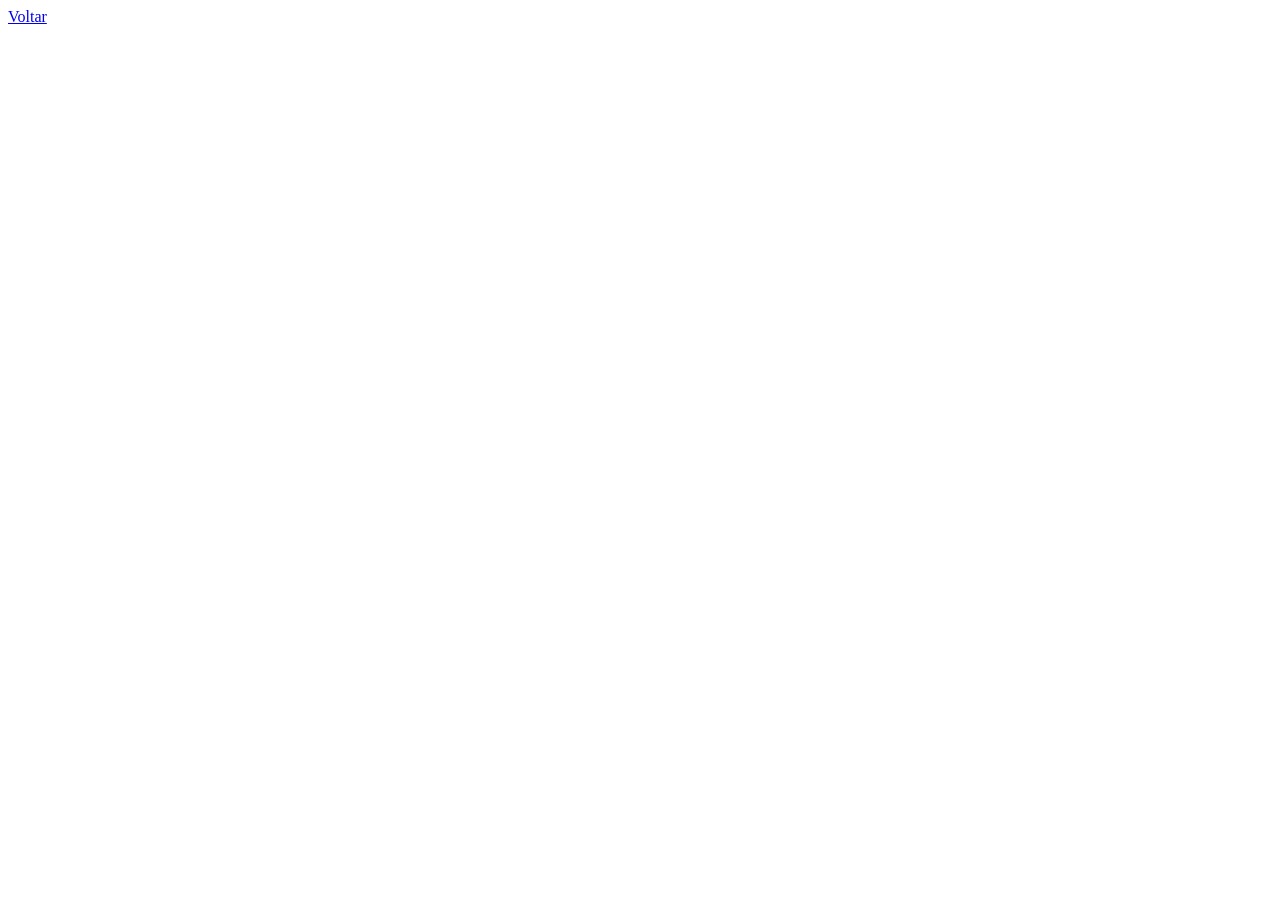
==== pages/imc.html @ b5f7fd0d "criado conteudo dentro das paginas" ====
<!DOCTYPE html>
<html lang="pt-BR">
<head>
    <meta charset="UTF-8">
    <meta name="viewport" content="width=device-width, initial-scale=1.0">
    <title>Fitlife | IMC</title>
</head>
<body>
    
    <a href="../index.html">Voltar</a>

</body>
</html>
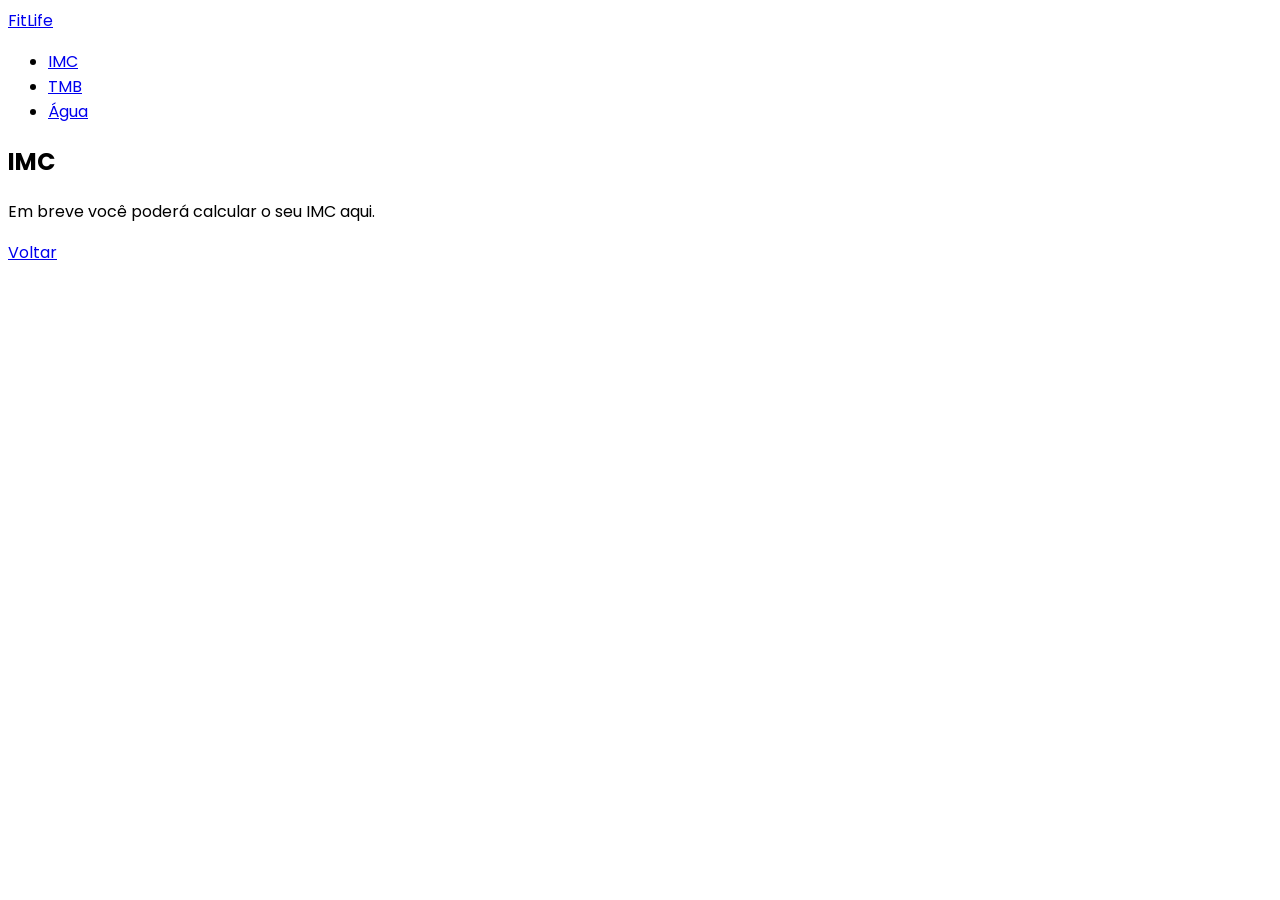
==== commit be1dbabf: "adicionado HTML semantico no projeto" ====
--- a/pages/imc.html
+++ b/pages/imc.html
@@ -3,11 +3,38 @@
 <head>
     <meta charset="UTF-8">
     <meta name="viewport" content="width=device-width, initial-scale=1.0">
+    <link rel="preconnect" href="https://fonts.googleapis.com">
+    <link rel="preconnect" href="https://fonts.gstatic.com" crossorigin>
+    <link href="https://fonts.googleapis.com/css2?family=Poppins:ital,wght@0,100;0,200;0,300;0,400;0,500;0,600;0,700;0,800;0,900;1,100;1,200;1,300;1,400;1,500;1,600;1,700;1,800;1,900&display=swap" rel="stylesheet">
     <title>Fitlife | IMC</title>
 </head>
-<body>
+<body style="font-family: Poppins;">
     
-    <a href="../index.html">Voltar</a>
+    <nav>
+
+        <a href="../index.html">FitLife</a>
+
+        <ul>
+            <li><a href="imc.html">IMC</a></li>
+            <li><a href="tmb.html">TMB</a></li>
+            <li><a href="water.html">Água</a></li>
+
+        </ul>
+
+    </nav>
+
+
+    <main>
+        <section>
+            <header>
+                <h1>IMC</h1>
+                <p>Em breve você poderá calcular o seu IMC aqui.</p>
+            </header>
+
+            <a href="../index.html">Voltar</a>
+        </section>
+    </main>
+
 
 </body>
 </html>
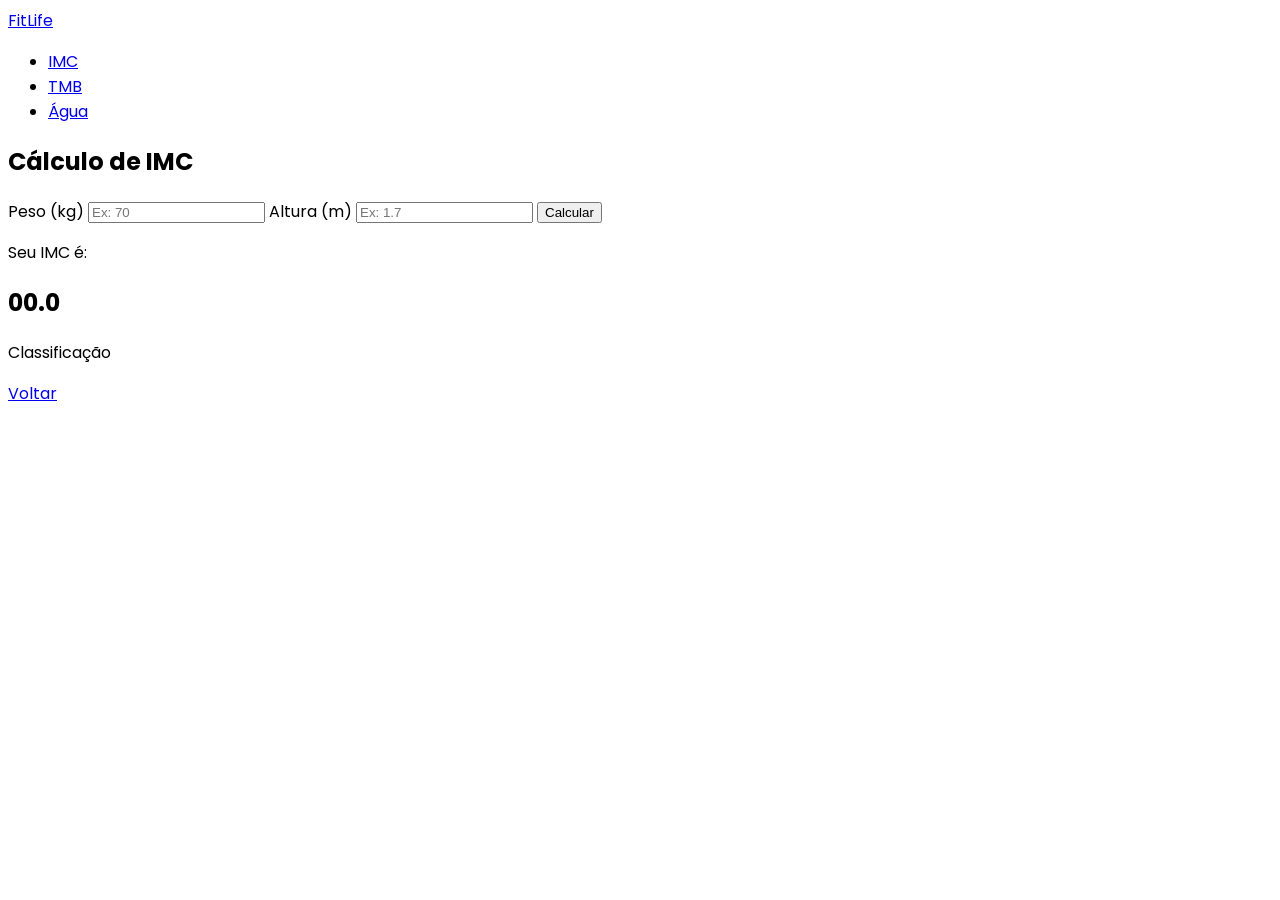
==== commit e0713c06: "adicionado formularios" ====
--- a/pages/imc.html
+++ b/pages/imc.html
@@ -26,10 +26,28 @@
 
     <main>
         <section>
-            <header>
-                <h1>IMC</h1>
-                <p>Em breve você poderá calcular o seu IMC aqui.</p>
-            </header>
+            
+            <h1>Cálculo de IMC</h1>
+
+            <form>
+
+                <label for="weight">Peso (kg)</label>
+                <input type="number" id="weight" placeholder="Ex: 70" required>
+                
+                <label for="height">Altura (m)</label>
+                <input type="number" id="height" placeholder="Ex: 1.7" required
+                step="any"
+                >
+
+                <button type="submit">Calcular</button>
+
+            </form>
+
+            <div>
+                <p>Seu IMC é:</p>
+                <h2>00.0</h2>
+                <p>Classificação</p>
+            </div>
 
             <a href="../index.html">Voltar</a>
         </section>
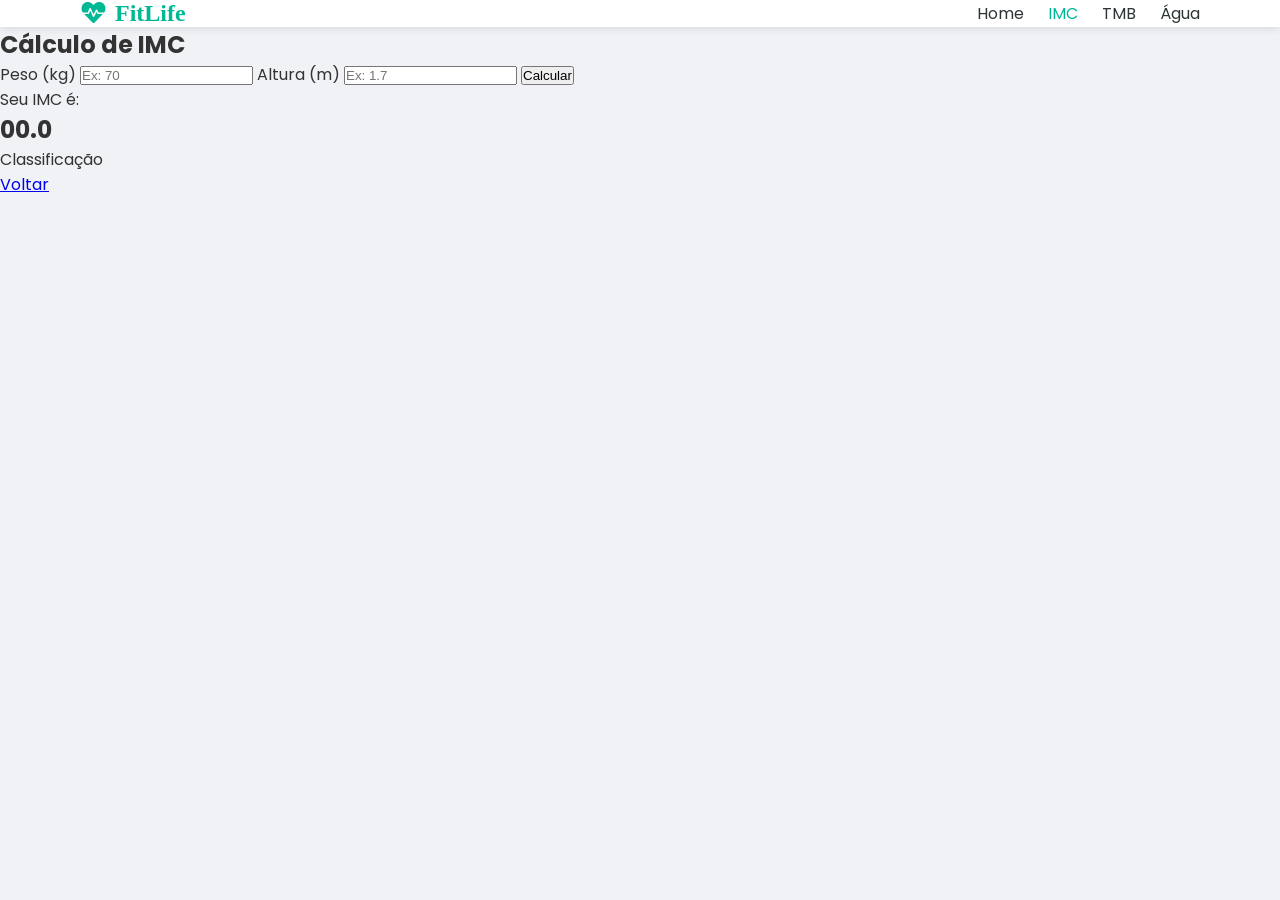
==== commit 68223d61: "adicionando css" ====
--- a/pages/imc.html
+++ b/pages/imc.html
@@ -5,19 +5,23 @@
     <meta name="viewport" content="width=device-width, initial-scale=1.0">
     <link rel="preconnect" href="https://fonts.googleapis.com">
     <link rel="preconnect" href="https://fonts.gstatic.com" crossorigin>
+    <link rel="stylesheet" href="../css/style.css">
     <link href="https://fonts.googleapis.com/css2?family=Poppins:ital,wght@0,100;0,200;0,300;0,400;0,500;0,600;0,700;0,800;0,900;1,100;1,200;1,300;1,400;1,500;1,600;1,700;1,800;1,900&display=swap" rel="stylesheet">
+    <link   rel="stylesheet"   href="https://cdnjs.cloudflare.com/ajax/libs/font-awesome/6.0.0/css/all.min.css" />
     <title>Fitlife | IMC</title>
 </head>
 <body style="font-family: Poppins;">
     
     <nav>
 
-        <a href="../index.html">FitLife</a>
+        <a class="logo" href="../index.html">
+            <i class="fas fa-heartbeat"></i>FitLife</a>
 
-        <ul>
-            <li><a href="imc.html">IMC</a></li>
-            <li><a href="tmb.html">TMB</a></li>
-            <li><a href="water.html">Água</a></li>
+        <ul class="nav-links">
+           <li><a class="nav-link" href="../index.html">Home</a></li>
+            <li><a class="nav-link" id="nav-active" href="imc.html">IMC</a></li>
+            <li><a class="nav-link" href="tmb.html">TMB</a></li>
+            <li><a class="nav-link" href="water.html">Água</a></li>
 
         </ul>
 
--- a/css/style.css
+++ b/css/style.css
@@ -0,0 +1,46 @@
+* {
+    margin: 0;
+    padding: 0;
+    box-sizing: border-box;
+}
+
+body {
+    font-family: 'Poppins', sans-seriff;
+    background-color: #f0f2f5;
+    color:  #333
+}
+
+nav {
+    display: flex;
+    justify-content: space-between;
+    align-items: center;
+    background-color: #ffff;
+    padding: 0 80px;
+    box-shadow: 0 2px 8px rgba(0 , 0, 0, 0.1);
+}
+
+.logo {
+    display: flex;
+    algin-items: center;
+    gap: 8px;
+    font-size: 24px;
+    color: #00b894;
+    text-decoration: none;
+    font-weight: 600;
+}
+
+.nav-links {
+    display: flex;
+    list-style: none;
+    gap: 24px;
+}
+.nav-link {
+    text-decoration: none;
+    color: #2d3436;
+    front-size: 16px;
+}
+
+#nav-active {
+    border-botton: 3px solid  #00b894;
+    color: #00b894;
+}
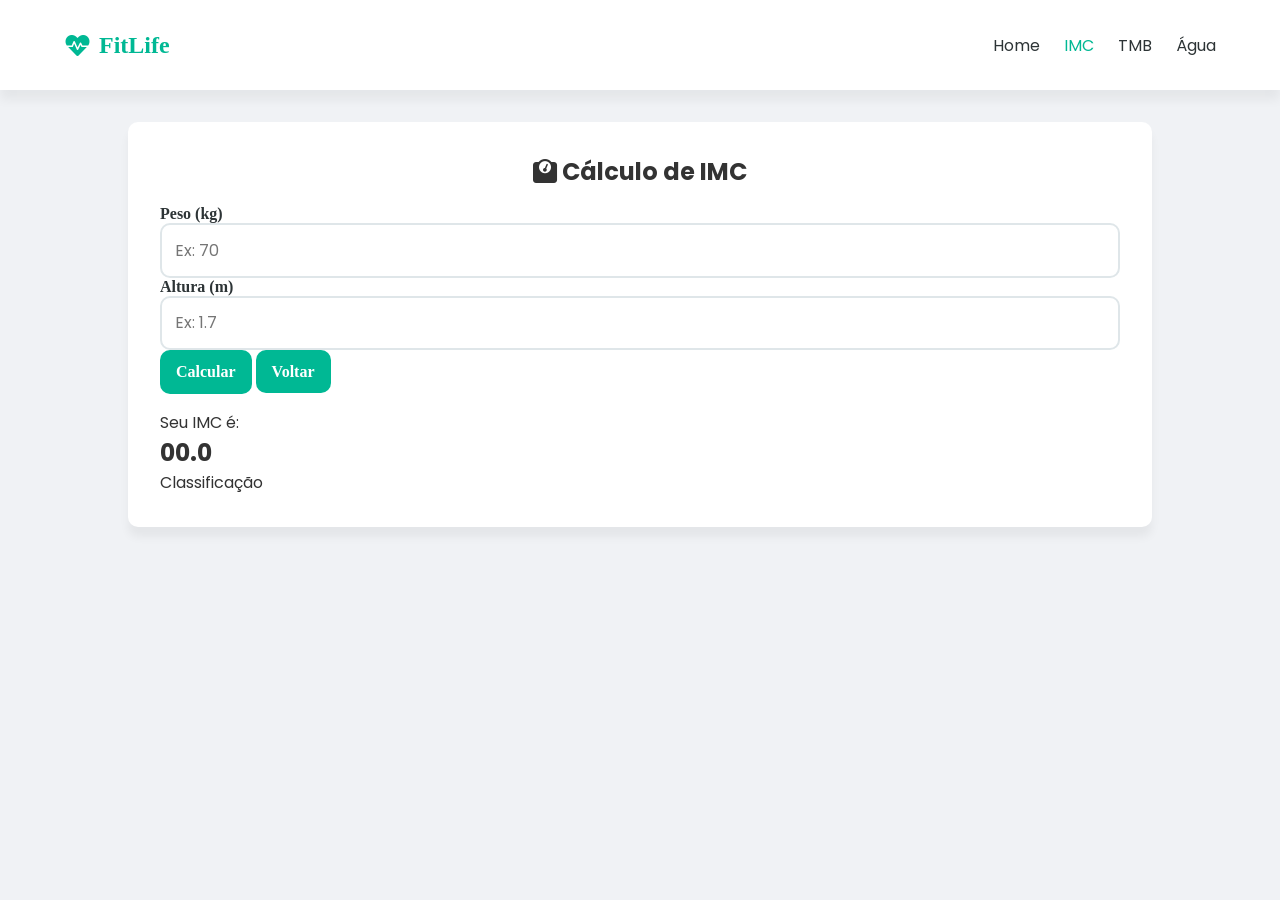
==== commit 1ced5de0: "adicionando responsividade" ====
--- a/pages/imc.html
+++ b/pages/imc.html
@@ -12,13 +12,12 @@
 </head>
 <body style="font-family: Poppins;">
     
-    <nav>
+   <nav>
 
-        <a class="logo" href="../index.html">
-            <i class="fas fa-heartbeat"></i>FitLife</a>
+        <a class="logo" href="index.html"><i class="fas fa-heartbeat"></i>FitLife</a>
 
         <ul class="nav-links">
-           <li><a class="nav-link" href="../index.html">Home</a></li>
+            <li><a class="nav-link" href="../index.html">Home</a></li>
             <li><a class="nav-link" id="nav-active" href="imc.html">IMC</a></li>
             <li><a class="nav-link" href="tmb.html">TMB</a></li>
             <li><a class="nav-link" href="water.html">Água</a></li>
@@ -29,22 +28,29 @@
 
 
     <main>
-        <section>
+        <section class="tool-container">
             
-            <h1>Cálculo de IMC</h1>
-
+            <div class="tool-container-title">
+                <h2> <i class="fas fa-weight"></i> Cálculo de IMC</h2>
+            </div>
+           
             <form>
 
-                <label for="weight">Peso (kg)</label>
-                <input type="number" id="weight" placeholder="Ex: 70" required>
+                <div class="form-group">
+                    <label for="weight">Peso (kg)</label>
+                    <input type="number" id="weight" placeholder="Ex: 70" required>
+                </div>
                 
-                <label for="height">Altura (m)</label>
-                <input type="number" id="height" placeholder="Ex: 1.7" required
+                <div class="form-group">
+                    <label for="height">Altura (m)</label>
+                    <input type="number" id="height" placeholder="Ex: 1.7" required
                 step="any"
                 >
+                
+            </div>
 
-                <button type="submit">Calcular</button>
-
+                <button class="action-btn" type="submit">Calcular</button>
+                <a class="action-btn" href="../index.html">Voltar</a>
             </form>
 
             <div>
@@ -53,7 +59,7 @@
                 <p>Classificação</p>
             </div>
 
-            <a href="../index.html">Voltar</a>
+
         </section>
     </main>
 
--- a/css/style.css
+++ b/css/style.css
@@ -1,3 +1,19 @@
+:root {
+    --primary-color: #00b894;
+    --primary-dark: #019477;
+    --secondary-color: #2d3436;
+    --background-color: #f0f2f5;
+    --card-color: #ffffff;
+    --text-color: #333333;
+    --muted-color: #636e72;
+    --danger-color: #d63031;
+    --water-color: #0984e3;
+    --border-color: #dfe6e9;
+
+    --shadow-md: 0 10px 10px rgba(0, 0, 0, 0.05);
+}
+
+
 * {
     margin: 0;
     padding: 0;
@@ -5,26 +21,28 @@
 }
 
 body {
-    font-family: 'Poppins', sans-seriff;
-    background-color: #f0f2f5;
-    color:  #333
+    font-family: 'Poppins', sans-serif;
+    background-color: var(--background-color);
+    color: var(--text-color);
 }
 
 nav {
     display: flex;
     justify-content: space-between;
     align-items: center;
-    background-color: #ffff;
-    padding: 0 80px;
-    box-shadow: 0 2px 8px rgba(0 , 0, 0, 0.1);
+    
+    height: 10vh;
+    background-color: var(--card-color);
+    padding: 0 5%;
+    box-shadow: var(--shadow-md);
 }
 
 .logo {
     display: flex;
-    algin-items: center;
-    gap: 8px;
-    font-size: 24px;
-    color: #00b894;
+    align-items: center;
+    gap: 0.5rem;
+    font-size: 1.5rem;
+    color: var(--primary-color);
     text-decoration: none;
     font-weight: 600;
 }
@@ -32,15 +50,128 @@
 .nav-links {
     display: flex;
     list-style: none;
-    gap: 24px;
+    gap: 1.5rem;
 }
 .nav-link {
     text-decoration: none;
-    color: #2d3436;
-    front-size: 16px;
+    color: var(--secondary-color);
+    front-size: 1rem;
+}
+
+.nav-link:hover {
+    color: var(--primary-color);
 }
 
 #nav-active {
-    border-botton: 3px solid  #00b894;
-    color: #00b894;
+    border-botton: 3px  var(--primary-color) solid;
+    color: var(--primary-color);
 }
+
+.header-container {
+    text-align: center;
+    padding: 2.5rem 0;
+}
+
+.header-container h1 {
+    font-size: 2.5rem;
+}
+
+.header-container span {
+    color: var(--primary-color);
+}
+
+main {
+    width: 80vw;
+    margin: 0 auto;
+    padding: 2rem 0;
+}
+
+.cards-section {
+    display: flex;
+    justify-content: center;
+    flex-wrap: wrap;
+    gap: 1.5rem;
+    text-align: center;
+}
+
+.feature-card {
+    background-color: var(--card-color);
+    color: var(--text-color);
+    padding: 1.5rem;
+    border-radius: 10px;
+    text-align: center;
+    text-decoration: none;
+    box-shadow: var(--shadow-md);
+    width: 16rem;
+}
+
+.feature-card:hover {
+    border: 2px solid var(--primary-color);
+}
+
+.feature-card i {
+    font-size: 3rem;
+    color: var(--primary-color);
+    margin-bottom: 1rem;
+}
+
+.tool-container {
+    display: flex;
+    flex-direction: column;
+    gap: 1rem;
+
+    width: 100%;
+    padding: 2rem;
+
+    background-color: var(--card-color);
+    box-shadow: var(--shadow-md);
+    border-radius: 10px;
+}
+
+.tool-container-title {
+    text-align: center;
+}
+
+.tool-container-title h2{
+    color: var(--secondary-color)
+    font-size: 1.8rem;
+}
+
+..tool-container form {
+    display: flex;
+    flex-direction: column;
+    gap: 1rem;
+}
+
+.form-group {
+    display: flex;
+    flex-direction: column;
+    gap: 0.5 rem;
+}
+
+.form-group label {
+    font-weight: 600;
+    color: var(--secondary-color);
+}
+
+.form-group input {
+    padding: 0.8rem;
+    border: 2px solid var(--border-color);
+    border-radius: 10px;
+    font-size: 1rem;
+    font-family: inherit;
+}
+
+.action-btn {
+    padding: 0.8rem 1rem;
+    background-color: var(--primary-color);
+    color: var(--card-color);
+    border: none;
+    border-radius: 10px;
+    font-size: 1rem;
+    font-weight: 600;
+    font-family: inherit;
+    cursor: pointer;
+    text-decoration: none;
+    text-align: center;
+}
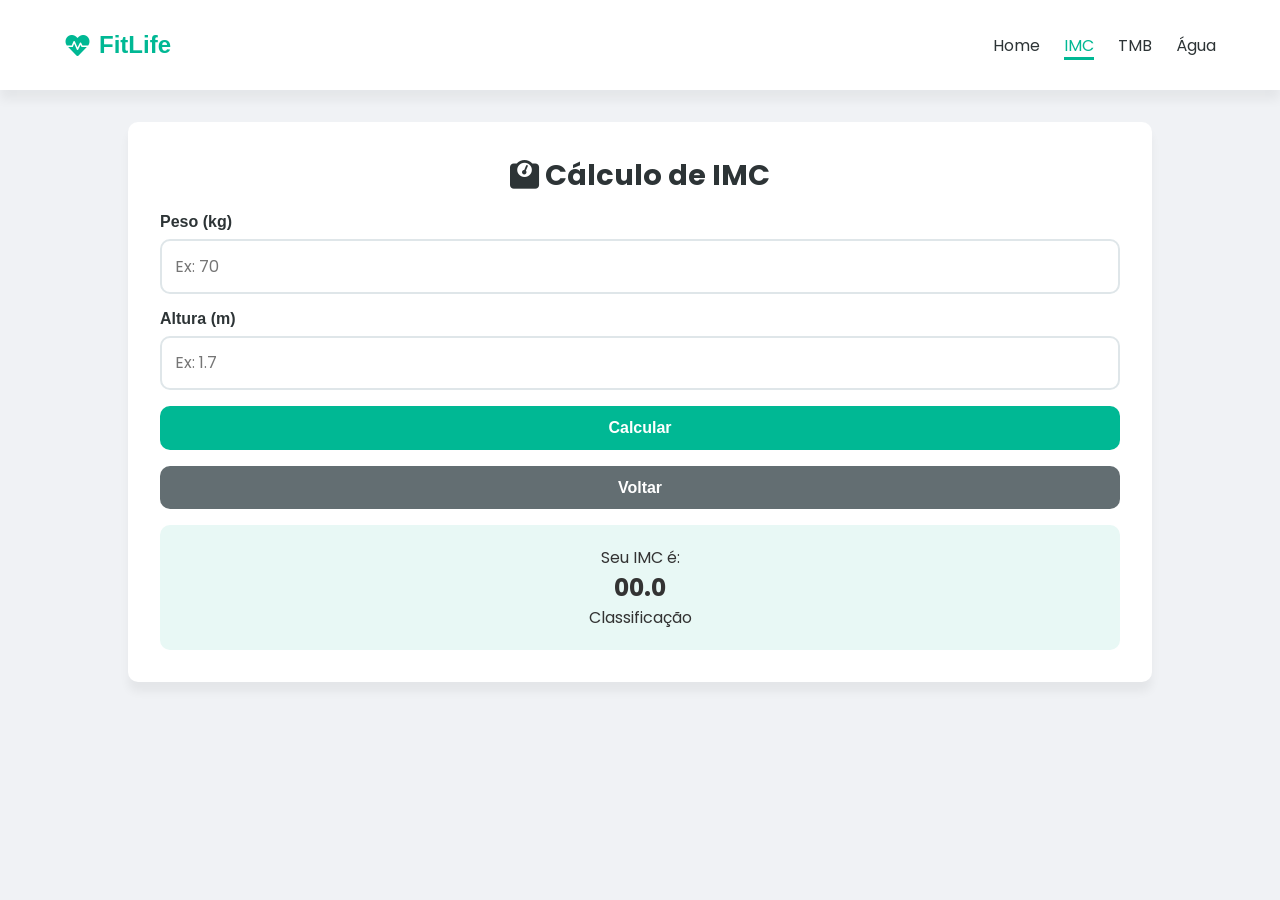
==== commit a0664fe1: "estilizando pages" ====
--- a/pages/imc.html
+++ b/pages/imc.html
@@ -6,15 +6,19 @@
     <link rel="preconnect" href="https://fonts.googleapis.com">
     <link rel="preconnect" href="https://fonts.gstatic.com" crossorigin>
     <link rel="stylesheet" href="../css/style.css">
+    <link
+    rel="stylesheet"
+    href="https://cdnjs.cloudflare.com/ajax/libs/font-awesome/6.0.0/css/all.min.css"
+    />
     <link href="https://fonts.googleapis.com/css2?family=Poppins:ital,wght@0,100;0,200;0,300;0,400;0,500;0,600;0,700;0,800;0,900;1,100;1,200;1,300;1,400;1,500;1,600;1,700;1,800;1,900&display=swap" rel="stylesheet">
-    <link   rel="stylesheet"   href="https://cdnjs.cloudflare.com/ajax/libs/font-awesome/6.0.0/css/all.min.css" />
     <title>Fitlife | IMC</title>
 </head>
-<body style="font-family: Poppins;">
+<body>
     
-   <nav>
-
-        <a class="logo" href="index.html"><i class="fas fa-heartbeat"></i>FitLife</a>
+    <nav>
+        <a class="logo" href="../index.html">
+            <i class="fas fa-heartbeat"></i> FitLife
+        </a>
 
         <ul class="nav-links">
             <li><a class="nav-link" href="../index.html">Home</a></li>
@@ -50,10 +54,10 @@
             </div>
 
                 <button class="action-btn" type="submit">Calcular</button>
-                <a class="action-btn" href="../index.html">Voltar</a>
+                <a class="action-btn btn-back" href="../index.html">Voltar</a>
             </form>
 
-            <div>
+            <div class="result-box">
                 <p>Seu IMC é:</p>
                 <h2>00.0</h2>
                 <p>Classificação</p>
--- a/css/style.css
+++ b/css/style.css
@@ -35,7 +35,7 @@
     background-color: var(--card-color);
     padding: 0 5%;
     box-shadow: var(--shadow-md);
-}
+}   
 
 .logo {
     display: flex;
@@ -52,19 +52,20 @@
     list-style: none;
     gap: 1.5rem;
 }
+
 .nav-link {
     text-decoration: none;
     color: var(--secondary-color);
-    front-size: 1rem;
+    font-size: 1rem;
 }
 
 .nav-link:hover {
     color: var(--primary-color);
 }
 
-#nav-active {
-    border-botton: 3px  var(--primary-color) solid;
-    color: var(--primary-color);
+#nav-active { 
+    border-bottom: 3px var(--primary-color) solid;
+    color: var(--primary-color)
 }
 
 .header-container {
@@ -132,12 +133,12 @@
     text-align: center;
 }
 
-.tool-container-title h2{
-    color: var(--secondary-color)
+.tool-container-title h2 {
+    color: var(--secondary-color);
     font-size: 1.8rem;
 }
 
-..tool-container form {
+.tool-container form     {
     display: flex;
     flex-direction: column;
     gap: 1rem;
@@ -146,7 +147,7 @@
 .form-group {
     display: flex;
     flex-direction: column;
-    gap: 0.5 rem;
+    gap: 0.5rem;
 }
 
 .form-group label {
@@ -154,12 +155,19 @@
     color: var(--secondary-color);
 }
 
-.form-group input {
+.form-group input,
+.form-group select {
     padding: 0.8rem;
     border: 2px solid var(--border-color);
     border-radius: 10px;
     font-size: 1rem;
     font-family: inherit;
+}
+
+.form-group input:focus, 
+.form-group select:focus {
+    outline:none;
+    border-color: var(--primary-color);
 }
 
 .action-btn {
@@ -174,4 +182,24 @@
     cursor: pointer;
     text-decoration: none;
     text-align: center;
+    transition: 0.3s;
+}
+
+.action-btn:hover {
+    background-color: var(--primary-dark);
+}
+ 
+.btn-back {
+    background-color: var(--muted-color);
+}
+
+.btn-back:hover {
+    background-color: var(--secondary-color);
+}
+
+.result-box {
+    padding: 1.25rem;
+    background-color: #e8f8f5;
+    border-radius: 10px;
+    text-align: center;
 }
